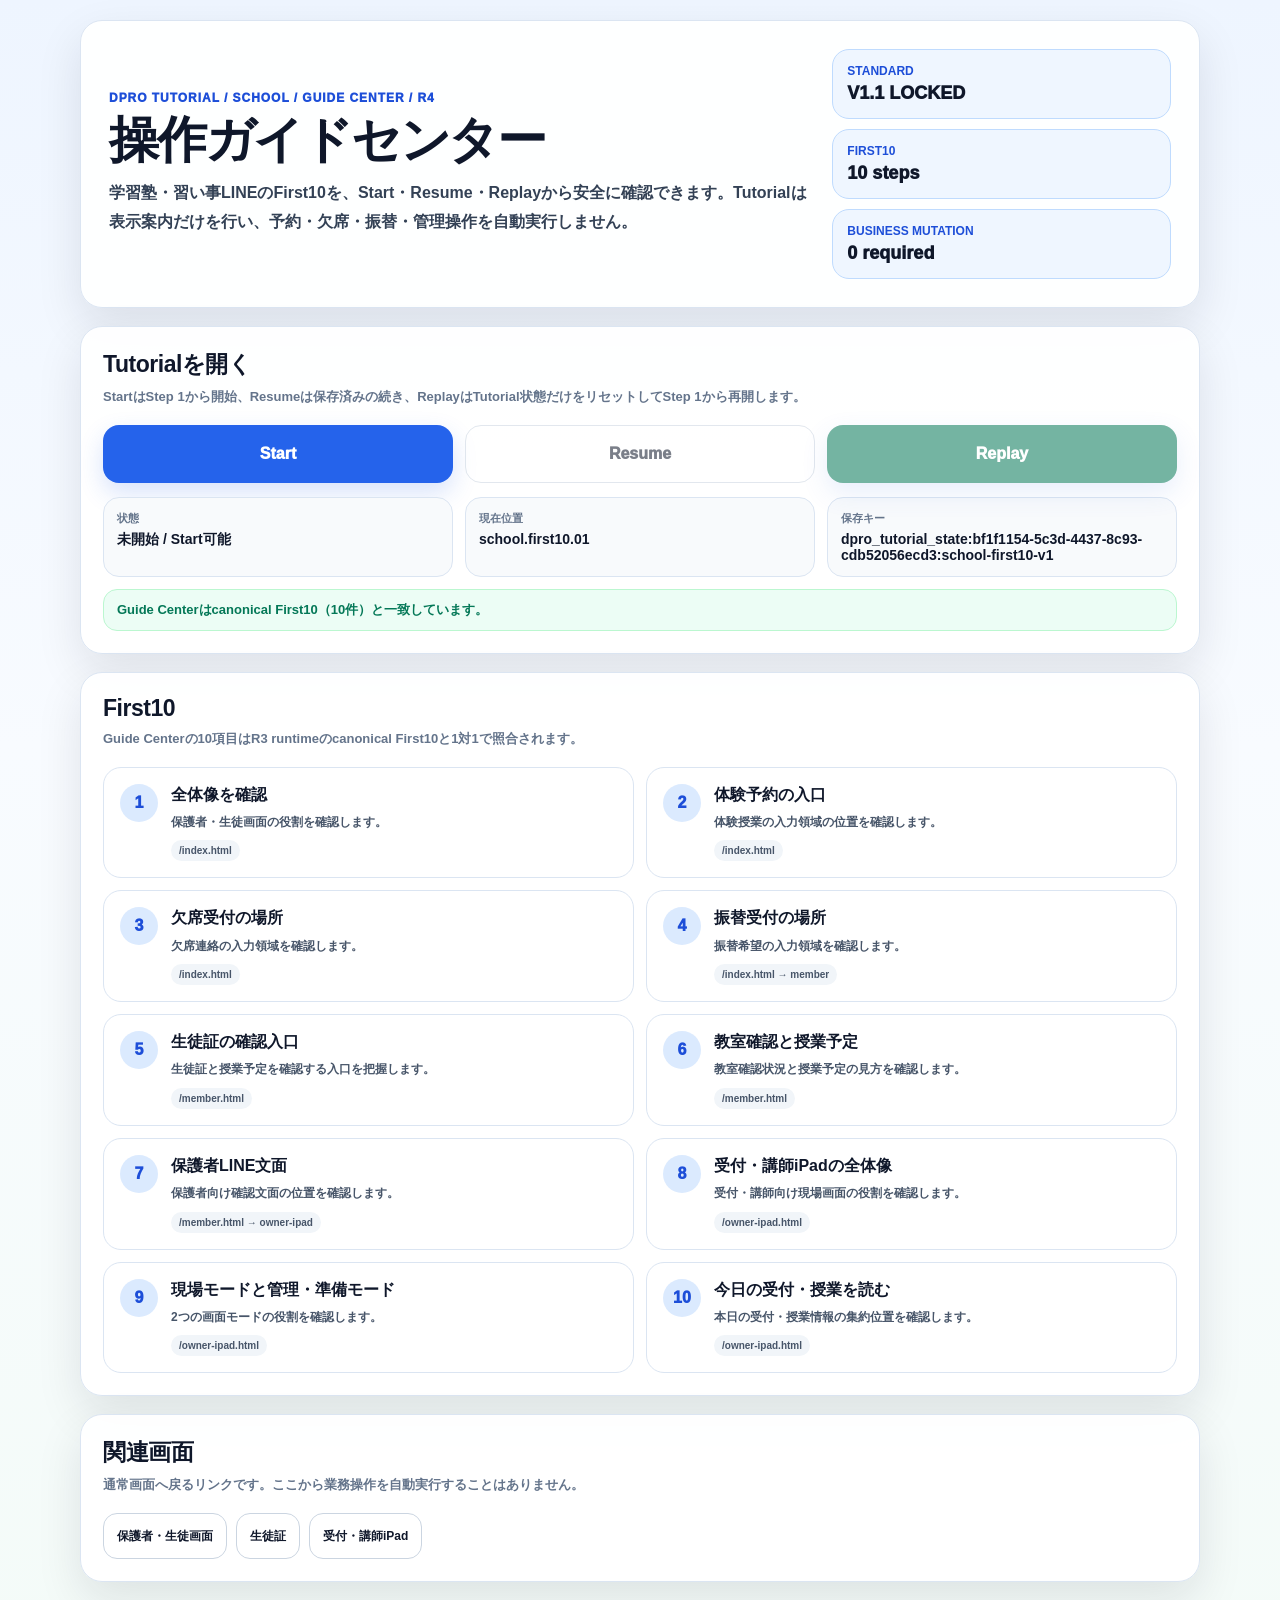
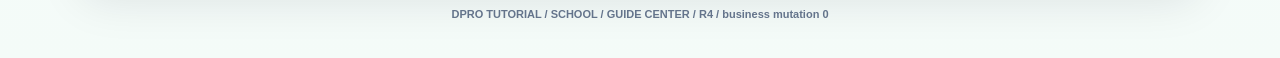
==== guide-center.html @ 6a529ccb "Add files via upload" ====
<!doctype html>
<html lang="ja">
<head>
  <meta charset="utf-8" />
  <meta name="viewport" content="width=device-width, initial-scale=1, viewport-fit=cover" />
  <meta name="format-detection" content="telephone=no" />
  <title>DPRO 学習塾・習い事 LINE｜Guide Center</title>
  <script src="./config.js"></script>
  <style>
    :root{
      color-scheme:light;
      --bg:#f4f8ff;
      --card:#fff;
      --text:#0f172a;
      --muted:#64748b;
      --line:#dbe5f2;
      --blue:#2563eb;
      --blue-dark:#1d4ed8;
      --green:#047857;
      --shadow:0 18px 46px rgba(15,23,42,.10);
      --radius:22px;
    }
    *{box-sizing:border-box;min-width:0;}
    html,body{margin:0;padding:0;max-width:100%;overflow-x:hidden;}
    body{
      min-height:100vh;
      font-family:-apple-system,BlinkMacSystemFont,"Segoe UI","Noto Sans JP","Hiragino Sans","Yu Gothic",sans-serif;
      color:var(--text);
      background:linear-gradient(180deg,#eef5ff 0,#f8fbff 45%,#f4fbf8 100%);
      padding:20px;
    }
    button,a{font:inherit;}
    button{cursor:pointer;}
    button:disabled{cursor:not-allowed;opacity:.55;}
    a{color:inherit;text-decoration:none;}
    button:focus-visible,a:focus-visible{outline:3px solid #f59e0b;outline-offset:3px;}
    .shell{width:min(1120px,100%);margin:0 auto;}
    .hero,.panel{background:rgba(255,255,255,.96);border:1px solid var(--line);border-radius:var(--radius);box-shadow:var(--shadow);}
    .hero{padding:28px;margin-bottom:18px;display:grid;grid-template-columns:1.35fr .65fr;gap:20px;align-items:center;}
    .eyebrow{margin:0 0 8px;color:var(--blue-dark);font-size:12px;font-weight:950;letter-spacing:.08em;}
    h1{margin:0 0 12px;font-size:clamp(30px,5vw,50px);line-height:1.08;letter-spacing:-.045em;overflow-wrap:anywhere;}
    .lead{margin:0;color:#334155;font-weight:700;line-height:1.8;}
    .hero-meta{display:grid;gap:10px;}
    .meta{border:1px solid #bfdbfe;background:#eff6ff;border-radius:17px;padding:14px;}
    .meta strong{display:block;font-size:12px;color:#1d4ed8;margin-bottom:5px;}
    .meta span{display:block;font-size:18px;font-weight:950;overflow-wrap:anywhere;}
    .panel{padding:22px;margin-bottom:18px;}
    .panel h2{margin:0 0 6px;font-size:23px;letter-spacing:-.02em;}
    .panel-note{margin:0 0 16px;color:var(--muted);font-size:13px;font-weight:700;line-height:1.75;}
    .actions{display:grid;grid-template-columns:repeat(3,minmax(0,1fr));gap:12px;}
    .action-btn{appearance:none;border:0;border-radius:16px;min-height:58px;padding:14px 16px;font-weight:950;background:var(--blue);color:#fff;box-shadow:0 10px 24px rgba(37,99,235,.18);}
    .action-btn.secondary{background:#fff;color:#0f172a;border:1px solid #cbd5e1;box-shadow:none;}
    .action-btn.green{background:var(--green);}
    .status-grid{display:grid;grid-template-columns:repeat(3,minmax(0,1fr));gap:12px;margin-top:14px;}
    .status-item{border:1px solid var(--line);border-radius:16px;background:#f8fafc;padding:13px;}
    .status-item small{display:block;color:var(--muted);font-size:11px;font-weight:900;margin-bottom:5px;}
    .status-item b{display:block;font-size:14px;overflow-wrap:anywhere;}
    .ready{margin-top:12px;border-radius:14px;padding:11px 13px;font-size:13px;font-weight:850;background:#eff6ff;color:#1e3a8a;border:1px solid #bfdbfe;}
    .ready.ok{background:#ecfdf5;color:#047857;border-color:#bbf7d0;}
    .ready.err{background:#fef2f2;color:#b91c1c;border-color:#fecaca;}
    .steps{display:grid;grid-template-columns:repeat(2,minmax(0,1fr));gap:12px;}
    .guide-step{border:1px solid var(--line);border-radius:18px;background:#fff;padding:16px;display:grid;grid-template-columns:auto 1fr;gap:13px;align-items:start;}
    .step-no{width:38px;height:38px;border-radius:999px;display:flex;align-items:center;justify-content:center;background:#dbeafe;color:#1d4ed8;font-weight:950;flex:0 0 auto;}
    .guide-step h3{margin:0 0 6px;font-size:16px;line-height:1.4;overflow-wrap:anywhere;}
    .guide-step p{margin:0;color:#475569;font-size:12px;line-height:1.7;font-weight:700;overflow-wrap:anywhere;}
    .route{display:inline-block;margin-top:8px;border-radius:999px;background:#f1f5f9;padding:5px 8px;font-size:10px;font-weight:900;color:#475569;max-width:100%;overflow-wrap:anywhere;}
    .links{display:flex;gap:9px;flex-wrap:wrap;}
    .link-btn{display:inline-flex;align-items:center;justify-content:center;min-height:46px;border-radius:14px;border:1px solid #cbd5e1;background:#fff;padding:10px 13px;font-size:12px;font-weight:900;}
    .foot{padding:8px 4px 18px;text-align:center;color:var(--muted);font-size:11px;font-weight:800;}
    [data-dpro-tutorial-launcher]{display:none!important;}
    @media(max-width:760px){
      body{padding:12px;}
      .hero{grid-template-columns:1fr;padding:20px;}
      .panel{padding:18px;}
      .actions,.status-grid,.steps{grid-template-columns:1fr;}
      .action-btn{width:100%;}
    }
    @media(max-width:360px){
      body{padding:10px;}
      .hero,.panel{border-radius:18px;}
      .hero{padding:17px;}
      .panel{padding:15px;}
      .guide-step{padding:13px;gap:10px;}
      .step-no{width:34px;height:34px;}
      h1{font-size:30px;}
    }
  </style>
</head>
<body>
  <main class="shell">
    <section class="hero">
      <div>
        <p class="eyebrow">DPRO TUTORIAL / SCHOOL / GUIDE CENTER / R4</p>
        <h1>操作ガイドセンター</h1>
        <p class="lead">学習塾・習い事LINEのFirst10を、Start・Resume・Replayから安全に確認できます。Tutorialは表示案内だけを行い、予約・欠席・振替・管理操作を自動実行しません。</p>
      </div>
      <div class="hero-meta">
        <div class="meta"><strong>STANDARD</strong><span>V1.1 LOCKED</span></div>
        <div class="meta"><strong>FIRST10</strong><span id="first10Meta">10 steps</span></div>
        <div class="meta"><strong>BUSINESS MUTATION</strong><span>0 required</span></div>
      </div>
    </section>

    <section class="panel" aria-labelledby="actionsTitle">
      <h2 id="actionsTitle">Tutorialを開く</h2>
      <p class="panel-note">StartはStep 1から開始、Resumeは保存済みの続き、ReplayはTutorial状態だけをリセットしてStep 1から再開します。</p>
      <div class="actions">
        <button class="action-btn" type="button" data-guide-action="start" disabled>Start</button>
        <button class="action-btn secondary" type="button" data-guide-action="resume" disabled>Resume</button>
        <button class="action-btn green" type="button" data-guide-action="replay" disabled>Replay</button>
      </div>
      <div class="status-grid" aria-live="polite">
        <div class="status-item"><small>状態</small><b id="guideState">確認中</b></div>
        <div class="status-item"><small>現在位置</small><b id="guideStep">-</b></div>
        <div class="status-item"><small>保存キー</small><b id="guideStorage">Tutorial専用</b></div>
      </div>
      <div class="ready" id="guideReady" data-guide-ready="false">Tutorial runtimeを確認しています。</div>
    </section>

    <section class="panel" aria-labelledby="first10Title">
      <h2 id="first10Title">First10</h2>
      <p class="panel-note">Guide Centerの10項目はR3 runtimeのcanonical First10と1対1で照合されます。</p>
      <div class="steps" id="guideSteps">
        <article class="guide-step" data-guide-step data-step-key="school.first10.01" data-route="/index.html" data-primary=".hero h1" data-fallback=".hero"><span class="step-no">1</span><div><h3>全体像を確認</h3><p>保護者・生徒画面の役割を確認します。</p><span class="route">/index.html</span></div></article>
        <article class="guide-step" data-guide-step data-step-key="school.first10.02" data-route="/index.html" data-primary="#trialBlock" data-fallback="[data-switch-mode=&quot;trial&quot;]"><span class="step-no">2</span><div><h3>体験予約の入口</h3><p>体験授業の入力領域の位置を確認します。</p><span class="route">/index.html</span></div></article>
        <article class="guide-step" data-guide-step data-step-key="school.first10.03" data-route="/index.html" data-primary="#absenceBlock" data-fallback="[data-mode=&quot;absence&quot;]"><span class="step-no">3</span><div><h3>欠席受付の場所</h3><p>欠席連絡の入力領域を確認します。</p><span class="route">/index.html</span></div></article>
        <article class="guide-step" data-guide-step data-step-key="school.first10.04" data-route="/index.html" data-primary="#makeupBlock" data-fallback="[data-mode=&quot;makeup&quot;]"><span class="step-no">4</span><div><h3>振替受付の場所</h3><p>振替希望の入力領域を確認します。</p><span class="route">/index.html → member</span></div></article>
        <article class="guide-step" data-guide-step data-step-key="school.first10.05" data-route="/member.html" data-primary="#loadBtn" data-fallback=".hero-main"><span class="step-no">5</span><div><h3>生徒証の確認入口</h3><p>生徒証と授業予定を確認する入口を把握します。</p><span class="route">/member.html</span></div></article>
        <article class="guide-step" data-guide-step data-step-key="school.first10.06" data-route="/member.html" data-primary="#contactStatusSection" data-fallback="#lessonList"><span class="step-no">6</span><div><h3>教室確認と授業予定</h3><p>教室確認状況と授業予定の見方を確認します。</p><span class="route">/member.html</span></div></article>
        <article class="guide-step" data-guide-step data-step-key="school.first10.07" data-route="/member.html" data-primary="#lineMessageBox" data-fallback=".hero-side"><span class="step-no">7</span><div><h3>保護者LINE文面</h3><p>保護者向け確認文面の位置を確認します。</p><span class="route">/member.html → owner-ipad</span></div></article>
        <article class="guide-step" data-guide-step data-step-key="school.first10.08" data-route="/owner-ipad.html" data-primary=".hero h1" data-fallback=".hero-main"><span class="step-no">8</span><div><h3>受付・講師iPadの全体像</h3><p>受付・講師向け現場画面の役割を確認します。</p><span class="route">/owner-ipad.html</span></div></article>
        <article class="guide-step" data-guide-step data-step-key="school.first10.09" data-route="/owner-ipad.html" data-primary="#fieldModeBar" data-fallback=".field-mode-copy"><span class="step-no">9</span><div><h3>現場モードと管理・準備モード</h3><p>2つの画面モードの役割を確認します。</p><span class="route">/owner-ipad.html</span></div></article>
        <article class="guide-step" data-guide-step data-step-key="school.first10.10" data-route="/owner-ipad.html" data-primary="#statsGrid" data-fallback="main.grid .card:first-child"><span class="step-no">10</span><div><h3>今日の受付・授業を読む</h3><p>本日の受付・授業情報の集約位置を確認します。</p><span class="route">/owner-ipad.html</span></div></article>
      </div>
    </section>

    <section class="panel" aria-labelledby="linksTitle">
      <h2 id="linksTitle">関連画面</h2>
      <p class="panel-note">通常画面へ戻るリンクです。ここから業務操作を自動実行することはありません。</p>
      <div class="links">
        <a class="link-btn" href="./index.html">保護者・生徒画面</a>
        <a class="link-btn" href="./member.html">生徒証</a>
        <a class="link-btn" href="./owner-ipad.html">受付・講師iPad</a>
      </div>
    </section>

    <div class="foot">DPRO TUTORIAL / SCHOOL / GUIDE CENTER / R4 / business mutation 0</div>
  </main>

  <script>
  (()=>{
    'use strict';
    const READY_MARKER='DPRO_TUTORIAL_SCHOOL_R4_GUIDE_CENTER_V1_0';
    const ready=document.getElementById('guideReady');
    const stateEl=document.getElementById('guideState');
    const stepEl=document.getElementById('guideStep');
    const storageEl=document.getElementById('guideStorage');
    const first10Meta=document.getElementById('first10Meta');
    const buttons=[...document.querySelectorAll('[data-guide-action]')];
    const rows=[...document.querySelectorAll('[data-guide-step]')];
    window.DPRO_SCHOOL_GUIDE_CENTER={marker:READY_MARKER,first10Count:rows.length,ready:false,aligned:false};

    function modeForState(api,s){
      const exists=localStorage.getItem(api.stateKey())!==null;
      if(!exists)return 'start';
      if(s.complete||s.skipped)return 'replay';
      return 'resume';
    }
    function labelForState(s,mode){
      if(mode==='start')return '未開始 / Start可能';
      if(s.complete)return '完了 / Replay可能';
      if(s.skipped)return 'スキップ / Replay可能';
      if(s.closed)return '中断 / Resume可能';
      return '進行中 / Resume可能';
    }
    function refreshStatus(api){
      const s=api.readState();
      const mode=modeForState(api,s);
      stateEl.textContent=labelForState(s,mode);
      stepEl.textContent=s.currentStepKey||'school.first10.01';
      storageEl.textContent=api.stateKey();
      first10Meta.textContent=`${api.first10Count} steps`;
      buttons.forEach(b=>b.disabled=b.dataset.guideAction!==mode);
      window.DPRO_SCHOOL_GUIDE_CENTER.stateMode=mode;
    }
    function verifyAlignment(api){
      if(api.first10Count!==10||rows.length!==10||api.steps.length!==10)return false;
      return rows.every((row,i)=>{
        const s=api.steps[i];
        return row.dataset.stepKey===s.key && row.dataset.route===s.route && row.dataset.primary===s.primary && row.dataset.fallback===s.fallback && row.querySelector('h3')?.textContent?.trim()===s.title;
      });
    }
    function bind(api){
      if(window.DPRO_SCHOOL_GUIDE_CENTER.ready)return;
      const aligned=verifyAlignment(api);
      window.DPRO_SCHOOL_GUIDE_CENTER.ready=true;
      window.DPRO_SCHOOL_GUIDE_CENTER.aligned=aligned;
      window.DPRO_SCHOOL_GUIDE_CENTER.apiVersion=api.version;
      ready.dataset.guideReady=aligned?'true':'false';
      ready.className='ready '+(aligned?'ok':'err');
      ready.textContent=aligned?'Guide Centerはcanonical First10（10件）と一致しています。':'Guide CenterとTutorial runtimeのFirst10が一致しません。';
      buttons.forEach(b=>b.disabled=true);
      buttons.forEach(b=>b.addEventListener('click',()=>{
        const action=b.dataset.guideAction;
        if(action==='start')api.start();
        else if(action==='resume')api.resume();
        else if(action==='replay')api.replay();
      }));
      refreshStatus(api);
    }
    const started=Date.now();
    const timer=setInterval(()=>{
      const api=window.DPRO_TUTORIAL_SCHOOL;
      if(api&&api.first10Count===10){clearInterval(timer);bind(api);return;}
      if(Date.now()-started>15000){clearInterval(timer);ready.className='ready err';ready.textContent='Tutorial runtimeを確認できませんでした。';}
    },50);
    window.addEventListener('pageshow',()=>{const api=window.DPRO_TUTORIAL_SCHOOL;if(api)refreshStatus(api);});
    window.addEventListener('storage',()=>{const api=window.DPRO_TUTORIAL_SCHOOL;if(api)refreshStatus(api);});
  })();
  </script>
</body>
</html>
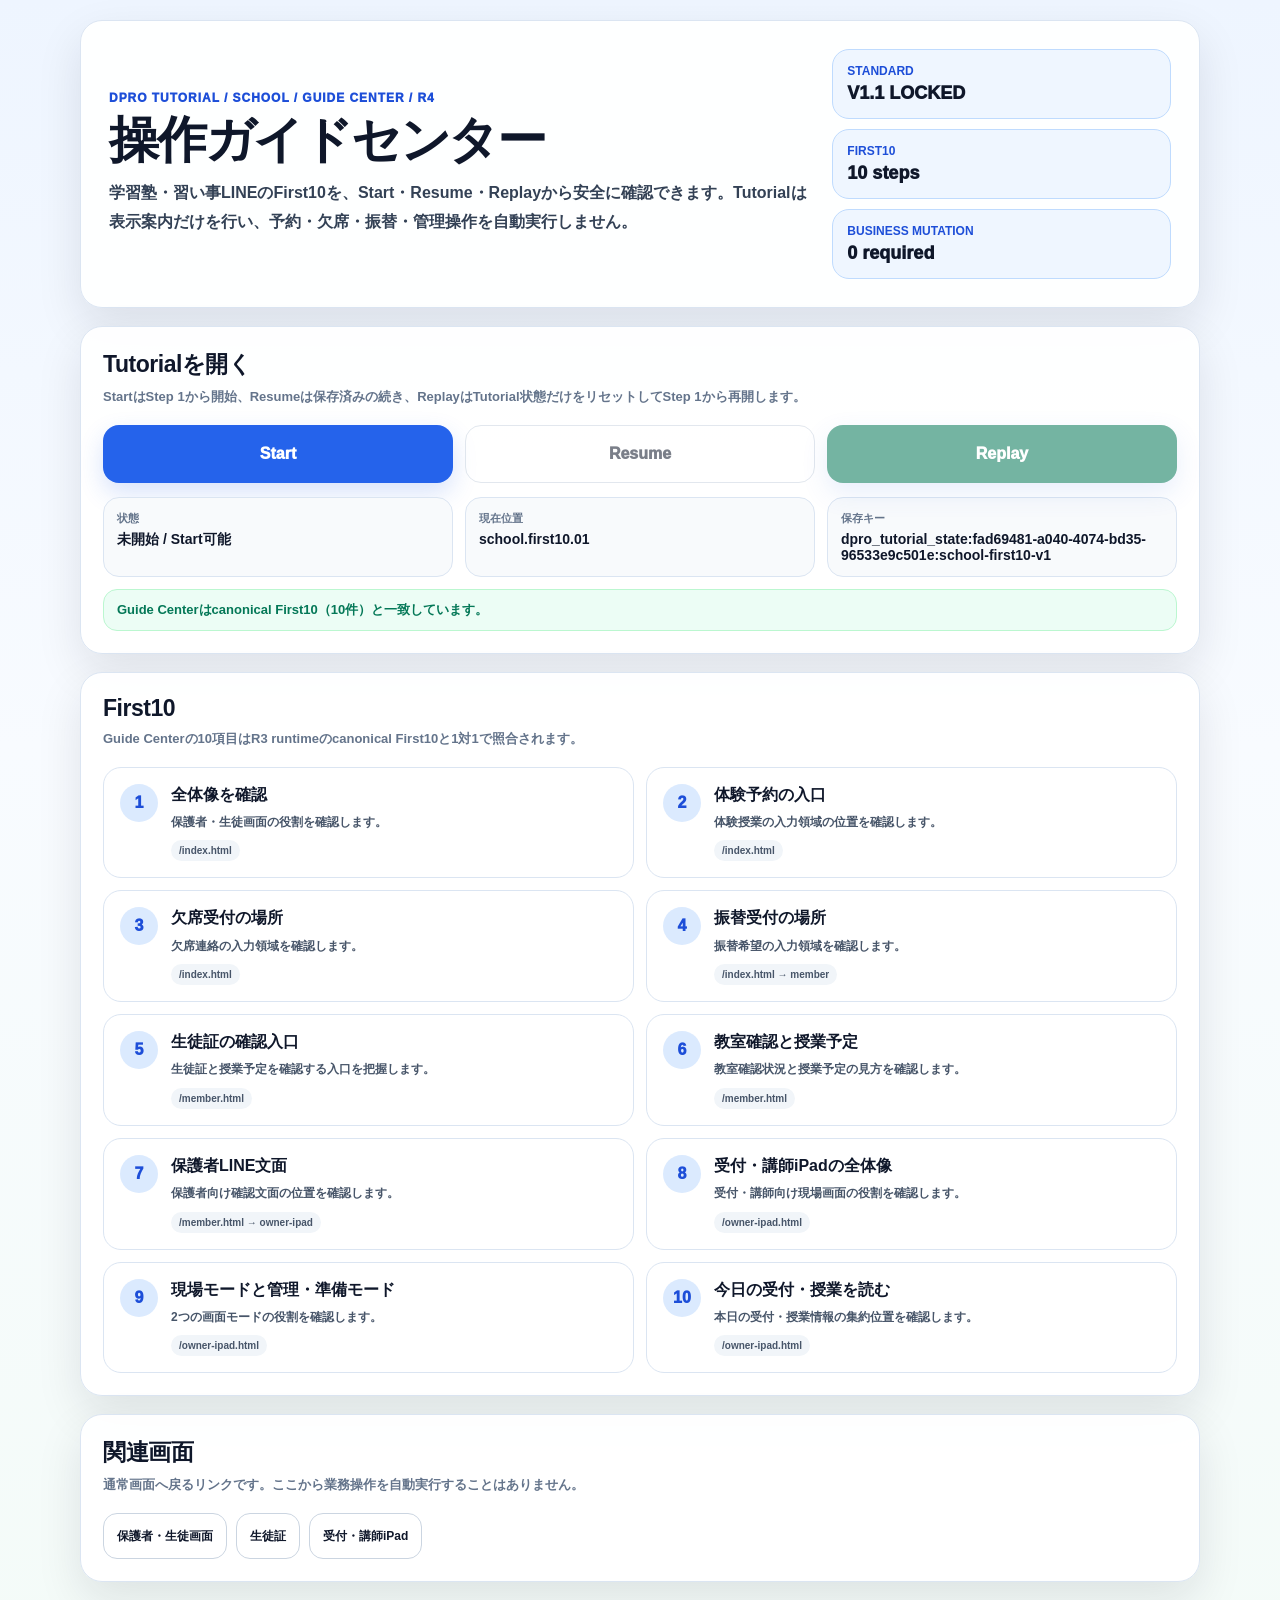
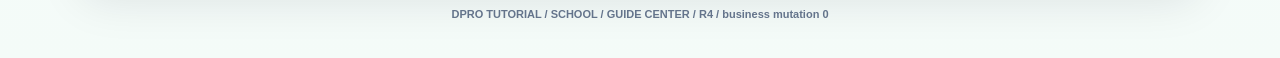
==== commit cd37dc68: "Fix CHAT B SCHOOL owner guide return path" ====
--- a/guide-center.html
+++ b/guide-center.html
@@ -137,6 +137,9 @@
     <section class="panel" aria-labelledby="linksTitle">
       <h2 id="linksTitle">関連画面</h2>
       <p class="panel-note">通常画面へ戻るリンクです。ここから業務操作を自動実行することはありません。</p>
+      <div data-dpro-chat-b-owner-return hidden style="margin-bottom:10px">
+        <a class="link-btn" href="./owner.html">Owner PCへ戻る</a>
+      </div>
       <div class="links">
         <a class="link-btn" href="./index.html">保護者・生徒画面</a>
         <a class="link-btn" href="./member.html">生徒証</a>
@@ -151,6 +154,9 @@
   (()=>{
     'use strict';
     const READY_MARKER='DPRO_TUTORIAL_SCHOOL_R4_GUIDE_CENTER_V1_0';
+    const FROM_OWNER=new URLSearchParams(location.search).get('from')==='owner';
+    const ownerReturn=document.querySelector('[data-dpro-chat-b-owner-return]');
+    if(ownerReturn) ownerReturn.hidden=!FROM_OWNER;
     const ready=document.getElementById('guideReady');
     const stateEl=document.getElementById('guideState');
     const stepEl=document.getElementById('guideStep');
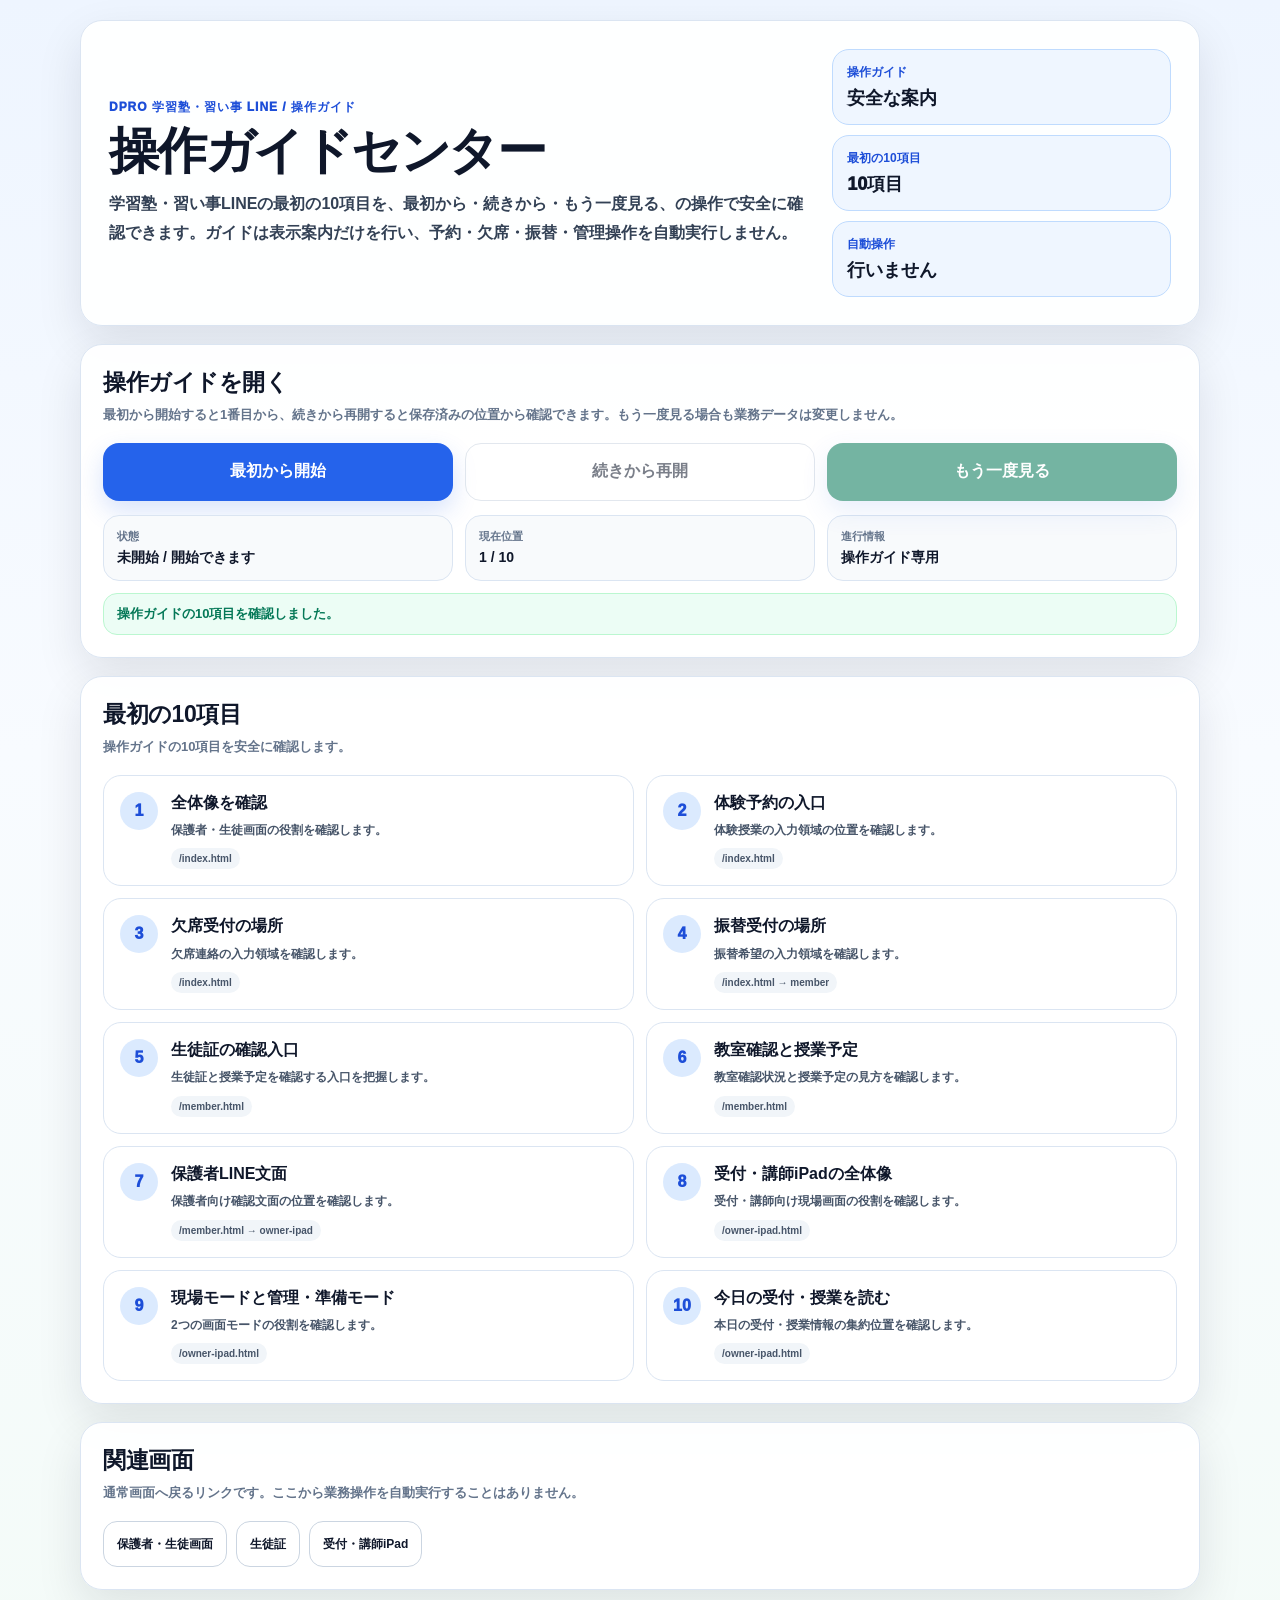
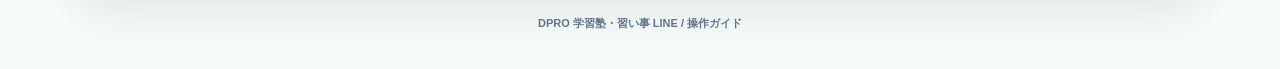
==== commit 5c1f6f5a: "DPRO CHAT B R2: public guide and demo safety" ====
--- a/guide-center.html
+++ b/guide-center.html
@@ -90,36 +90,36 @@
   <main class="shell">
     <section class="hero">
       <div>
-        <p class="eyebrow">DPRO TUTORIAL / SCHOOL / GUIDE CENTER / R4</p>
+        <p class="eyebrow">DPRO 学習塾・習い事 LINE / 操作ガイド</p>
         <h1>操作ガイドセンター</h1>
-        <p class="lead">学習塾・習い事LINEのFirst10を、Start・Resume・Replayから安全に確認できます。Tutorialは表示案内だけを行い、予約・欠席・振替・管理操作を自動実行しません。</p>
+        <p class="lead">学習塾・習い事LINEの最初の10項目を、最初から・続きから・もう一度見る、の操作で安全に確認できます。ガイドは表示案内だけを行い、予約・欠席・振替・管理操作を自動実行しません。</p>
       </div>
       <div class="hero-meta">
-        <div class="meta"><strong>STANDARD</strong><span>V1.1 LOCKED</span></div>
-        <div class="meta"><strong>FIRST10</strong><span id="first10Meta">10 steps</span></div>
-        <div class="meta"><strong>BUSINESS MUTATION</strong><span>0 required</span></div>
+        <div class="meta"><strong>操作ガイド</strong><span>安全な案内</span></div>
+        <div class="meta"><strong>最初の10項目</strong><span id="first10Meta">10項目</span></div>
+        <div class="meta"><strong>自動操作</strong><span>行いません</span></div>
       </div>
     </section>
 
     <section class="panel" aria-labelledby="actionsTitle">
-      <h2 id="actionsTitle">Tutorialを開く</h2>
-      <p class="panel-note">StartはStep 1から開始、Resumeは保存済みの続き、ReplayはTutorial状態だけをリセットしてStep 1から再開します。</p>
+      <h2 id="actionsTitle">操作ガイドを開く</h2>
+      <p class="panel-note">最初から開始すると1番目から、続きから再開すると保存済みの位置から確認できます。もう一度見る場合も業務データは変更しません。</p>
       <div class="actions">
-        <button class="action-btn" type="button" data-guide-action="start" disabled>Start</button>
-        <button class="action-btn secondary" type="button" data-guide-action="resume" disabled>Resume</button>
-        <button class="action-btn green" type="button" data-guide-action="replay" disabled>Replay</button>
+        <button class="action-btn" type="button" data-guide-action="start" disabled>最初から開始</button>
+        <button class="action-btn secondary" type="button" data-guide-action="resume" disabled>続きから再開</button>
+        <button class="action-btn green" type="button" data-guide-action="replay" disabled>もう一度見る</button>
       </div>
       <div class="status-grid" aria-live="polite">
         <div class="status-item"><small>状態</small><b id="guideState">確認中</b></div>
         <div class="status-item"><small>現在位置</small><b id="guideStep">-</b></div>
-        <div class="status-item"><small>保存キー</small><b id="guideStorage">Tutorial専用</b></div>
-      </div>
-      <div class="ready" id="guideReady" data-guide-ready="false">Tutorial runtimeを確認しています。</div>
+        <div class="status-item"><small>進行情報</small><b id="guideStorage">操作ガイド専用</b></div>
+      </div>
+      <div class="ready" id="guideReady" data-guide-ready="false">操作ガイドを準備しています。</div>
     </section>
 
     <section class="panel" aria-labelledby="first10Title">
-      <h2 id="first10Title">First10</h2>
-      <p class="panel-note">Guide Centerの10項目はR3 runtimeのcanonical First10と1対1で照合されます。</p>
+      <h2 id="first10Title">最初の10項目</h2>
+      <p class="panel-note">操作ガイドの10項目を安全に確認します。</p>
       <div class="steps" id="guideSteps">
         <article class="guide-step" data-guide-step data-step-key="school.first10.01" data-route="/index.html" data-primary=".hero h1" data-fallback=".hero"><span class="step-no">1</span><div><h3>全体像を確認</h3><p>保護者・生徒画面の役割を確認します。</p><span class="route">/index.html</span></div></article>
         <article class="guide-step" data-guide-step data-step-key="school.first10.02" data-route="/index.html" data-primary="#trialBlock" data-fallback="[data-switch-mode=&quot;trial&quot;]"><span class="step-no">2</span><div><h3>体験予約の入口</h3><p>体験授業の入力領域の位置を確認します。</p><span class="route">/index.html</span></div></article>
@@ -138,7 +138,7 @@
       <h2 id="linksTitle">関連画面</h2>
       <p class="panel-note">通常画面へ戻るリンクです。ここから業務操作を自動実行することはありません。</p>
       <div data-dpro-chat-b-owner-return hidden style="margin-bottom:10px">
-        <a class="link-btn" href="./owner.html">Owner PCへ戻る</a>
+        <a class="link-btn" href="./owner.html">オーナーPCへ戻る</a>
       </div>
       <div class="links">
         <a class="link-btn" href="./index.html">保護者・生徒画面</a>
@@ -147,7 +147,7 @@
       </div>
     </section>
 
-    <div class="foot">DPRO TUTORIAL / SCHOOL / GUIDE CENTER / R4 / business mutation 0</div>
+    <div class="foot">DPRO 学習塾・習い事 LINE / 操作ガイド</div>
   </main>
 
   <script>
@@ -173,19 +173,19 @@
       return 'resume';
     }
     function labelForState(s,mode){
-      if(mode==='start')return '未開始 / Start可能';
-      if(s.complete)return '完了 / Replay可能';
-      if(s.skipped)return 'スキップ / Replay可能';
-      if(s.closed)return '中断 / Resume可能';
-      return '進行中 / Resume可能';
+      if(mode==='start')return '未開始 / 開始できます';
+      if(s.complete)return '完了 / もう一度確認できます';
+      if(s.skipped)return 'スキップ / もう一度確認できます';
+      if(s.closed)return '中断 / 続きから再開できます';
+      return '進行中 / 続きから再開できます';
     }
     function refreshStatus(api){
       const s=api.readState();
       const mode=modeForState(api,s);
       stateEl.textContent=labelForState(s,mode);
-      stepEl.textContent=s.currentStepKey||'school.first10.01';
-      storageEl.textContent=api.stateKey();
-      first10Meta.textContent=`${api.first10Count} steps`;
+      const pos=(api.steps||[]).findIndex(x=>x.key===s.currentStepKey); stepEl.textContent=pos>=0?`${pos+1} / ${api.first10Count}`:'1 / 10';
+      storageEl.textContent='操作ガイド専用';
+      first10Meta.textContent=`${api.first10Count}項目`;
       buttons.forEach(b=>b.disabled=b.dataset.guideAction!==mode);
       window.DPRO_SCHOOL_GUIDE_CENTER.stateMode=mode;
     }
@@ -204,7 +204,7 @@
       window.DPRO_SCHOOL_GUIDE_CENTER.apiVersion=api.version;
       ready.dataset.guideReady=aligned?'true':'false';
       ready.className='ready '+(aligned?'ok':'err');
-      ready.textContent=aligned?'Guide Centerはcanonical First10（10件）と一致しています。':'Guide CenterとTutorial runtimeのFirst10が一致しません。';
+      ready.textContent=aligned?'操作ガイドの10項目を確認しました。':'操作ガイドの項目を確認できませんでした。';
       buttons.forEach(b=>b.disabled=true);
       buttons.forEach(b=>b.addEventListener('click',()=>{
         const action=b.dataset.guideAction;
@@ -218,7 +218,7 @@
     const timer=setInterval(()=>{
       const api=window.DPRO_TUTORIAL_SCHOOL;
       if(api&&api.first10Count===10){clearInterval(timer);bind(api);return;}
-      if(Date.now()-started>15000){clearInterval(timer);ready.className='ready err';ready.textContent='Tutorial runtimeを確認できませんでした。';}
+      if(Date.now()-started>15000){clearInterval(timer);ready.className='ready err';ready.textContent='操作ガイドを確認できませんでした。';}
     },50);
     window.addEventListener('pageshow',()=>{const api=window.DPRO_TUTORIAL_SCHOOL;if(api)refreshStatus(api);});
     window.addEventListener('storage',()=>{const api=window.DPRO_TUTORIAL_SCHOOL;if(api)refreshStatus(api);});
